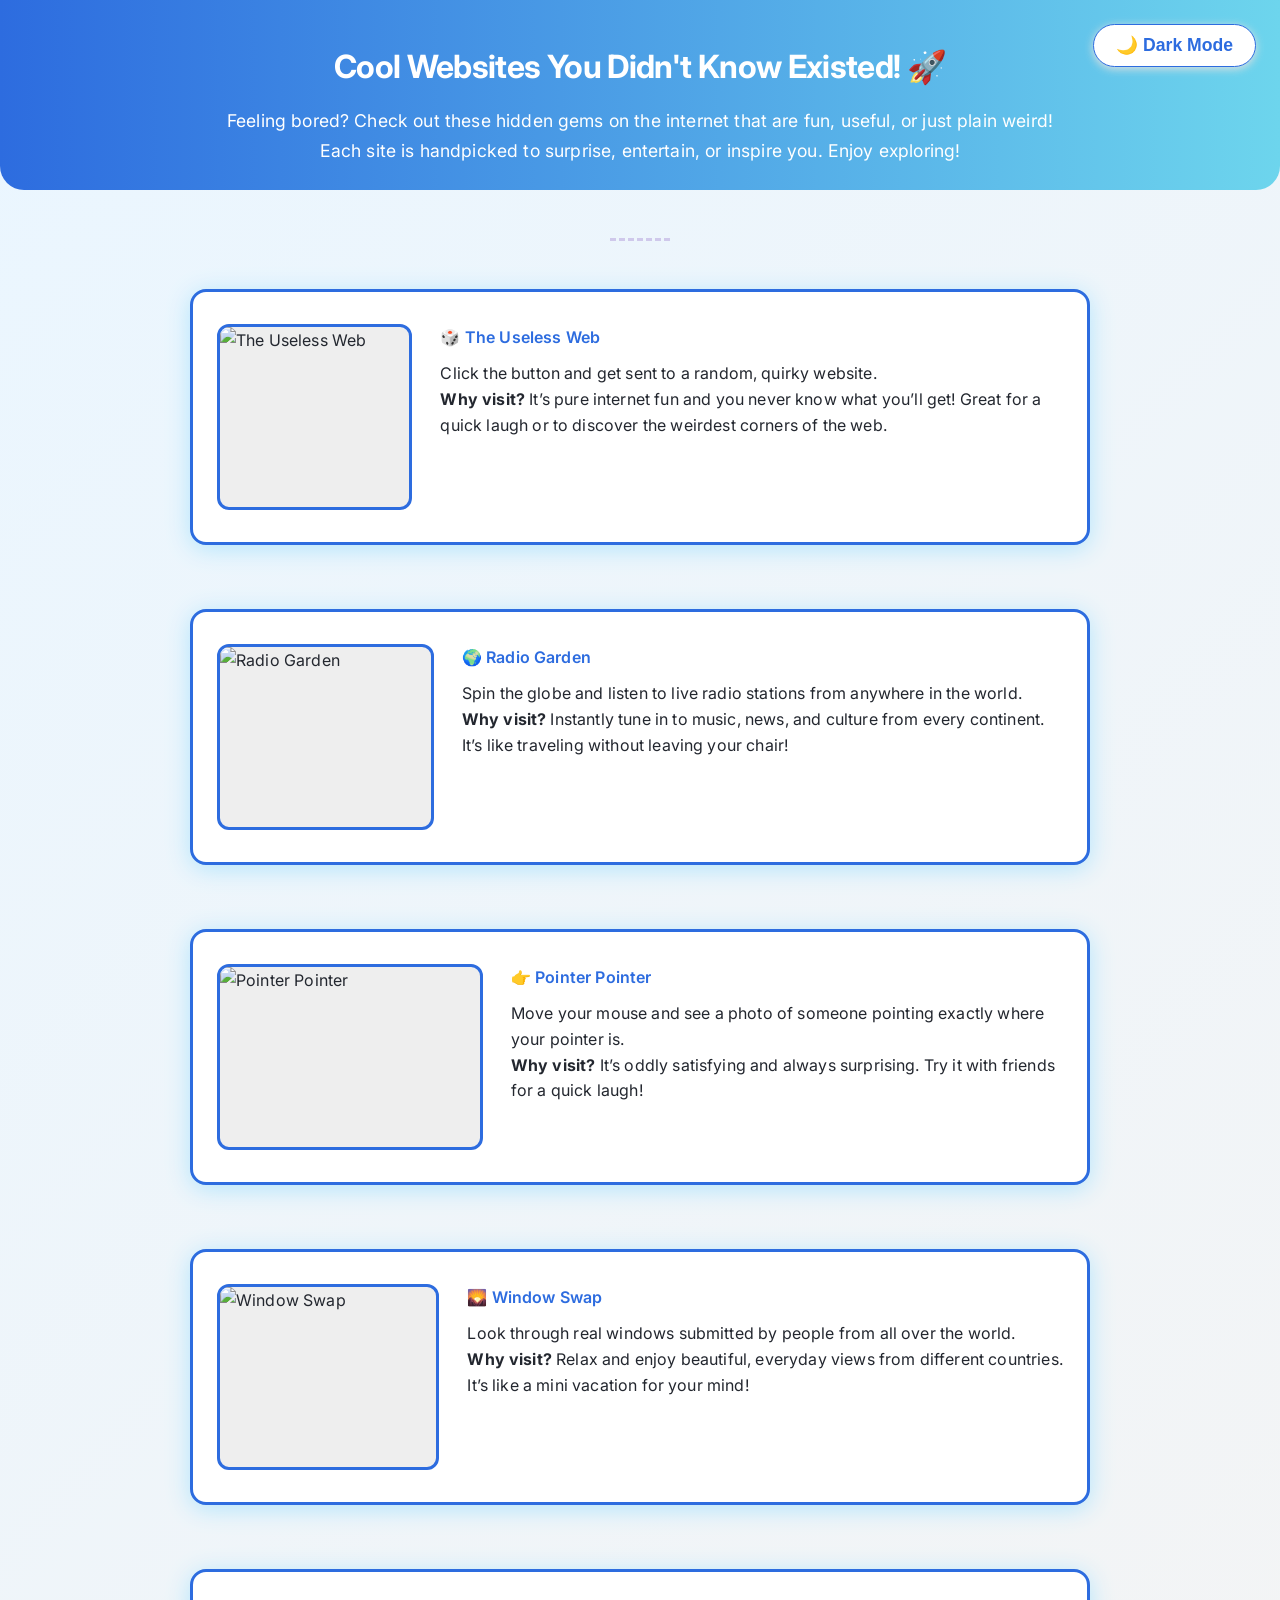
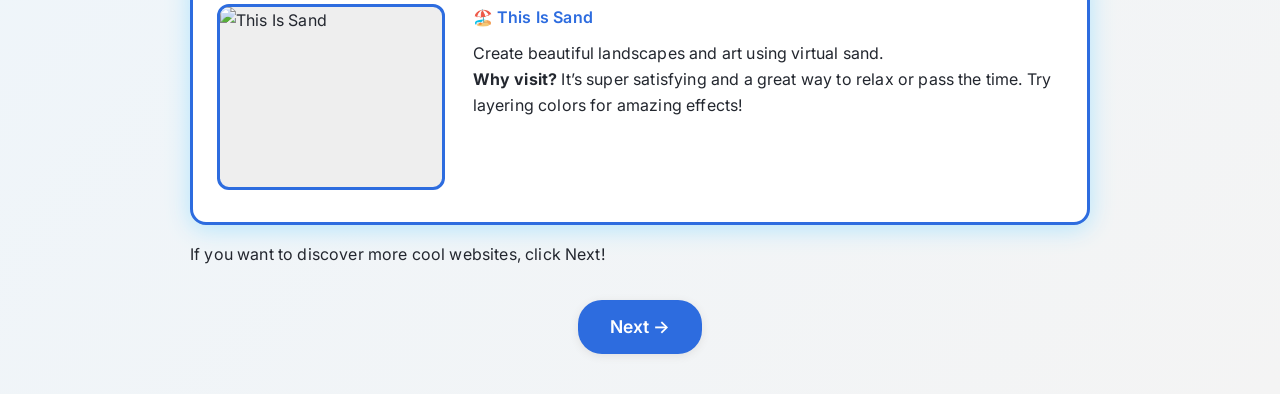
==== index.html @ aa1d11b3 "Initial upload of blog files Added all core files for the "Cool Websites You Didn’t Know Existed" bl" ====
<!DOCTYPE html>
<html lang="en">
<head>
    <meta charset="UTF-8">
    <meta name="viewport" content="width=device-width, initial-scale=1.0">
    <title>Cool Websites You Didn't Know Existed!</title>
    <meta name="description" content="Discover hidden, entertaining websites you probably didn't know existed. Explore unique, fun, and useful sites now!">
    <meta name="keywords" content="cool websites, hidden websites, fun websites, internet gems, unique websites">
    <meta name="author" content="Ayush">
    <link rel="stylesheet" href="style.css">
</head>
<body>
    <button id="darkModeToggle" aria-label="Toggle dark mode">🌙 Dark Mode</button>
    <header>
        <h1>Cool Websites You Didn't Know Existed! 🚀</h1>
        <p>Feeling bored? Check out these hidden gems on the internet that are fun, useful, or just plain weird!<br>
        Each site is handpicked to surprise, entertain, or inspire you. Enjoy exploring!</p>
    </header>
    <hr class="section-divider">

    <main>
        <section class="website-list">
            <article class="website-item">
                <img src="https://imgs.search.brave.com/sCFNuFi9WD7e9kS0zElB3rEfa8A2lP83tORAevQ61ZQ/rs:fit:500:0:1:0/g:ce/aHR0cHM6Ly9wbGF0/Zm9ybS50aGV2ZXJn/ZS5jb20vd3AtY29u/dGVudC91cGxvYWRz/L3NpdGVzLzIvY2hv/cnVzL3VwbG9hZHMv/Y2hvcnVzX2Fzc2V0/L2ZpbGUvMTQxMzcw/MzIvY2FwdHVyZV8y/OC4xNDE5OTc5MDE0/LnBuZz9xdWFsaXR5/PTkwJnN0cmlwPWFs/bCZjcm9wPTAuMDM5/MDAxNTYwMDYyMzk1/LDAsOTkuOTIxOTk2/ODc5ODc1LDEwMCZ3/PTI0MDA" alt="The Useless Web">
                <div>
                    <a href="https://theuselessweb.com/" target="_blank">🎲 The Useless Web</a>
                    <p>Click the button and get sent to a random, quirky website. <br>
                    <strong>Why visit?</strong> It’s pure internet fun and you never know what you’ll get! Great for a quick laugh or to discover the weirdest corners of the web.</p>
                </div>
            </article>
            <article class="website-item">
                <img src="https://imgs.search.brave.com/tOy6_gwJngHvWCNYe1Gm0xNxe3bPZuq5sd1zBU97iFw/rs:fit:500:0:1:0/g:ce/aHR0cHM6Ly9waC1m/aWxlcy5pbWdpeC5u/ZXQvNzQwM2E3YmIt/Mzc5YS00MjI0LWIy/NDQtMDhlODlhMjAw/OTdhLmpwZWc_YXV0/bz1jb21wcmVzcyZj/b2RlYz1tb3pqcGVn/JmNzPXN0cmlwJmF1/dG89Zm9ybWF0Jnc9/MzMwJmg9MjIwJmZp/dD1tYXgmZnJhbWU9/MQ" alt="Radio Garden">
                <div>
                    <a href="https://radio.garden/" target="_blank">🌍 Radio Garden</a>
                    <p>Spin the globe and listen to live radio stations from anywhere in the world.<br>
                    <strong>Why visit?</strong> Instantly tune in to music, news, and culture from every continent. It’s like traveling without leaving your chair!</p>
                </div>
            </article>
            <article class="website-item">
                <img src="https://imgs.search.brave.com/GZ37wSh3Spn3zTet6ujPAJ1kS2HgBwsL_IdvjZztfcs/rs:fit:500:0:1:0/g:ce/aHR0cHM6Ly90aHVt/YnMuZHJlYW1zdGlt/ZS5jb20vYi90ZWNo/bm9sb2d5LWNvbmNl/cHQtMjA5NTY4Mi5q/cGc" alt="Pointer Pointer">
                <div>
                    <a href="https://pointerpointer.com/" target="_blank">👉 Pointer Pointer</a>
                    <p>Move your mouse and see a photo of someone pointing exactly where your pointer is.<br>
                    <strong>Why visit?</strong> It’s oddly satisfying and always surprising. Try it with friends for a quick laugh!</p>
                </div>
            </article>
            <article class="website-item">
                <img src="https://imgs.search.brave.com/AdR7AcrKFcYfGwVTD5HxDs_raR2Ada8_Vzbv-_sszeQ/rs:fit:500:0:1:0/g:ce/aHR0cHM6Ly9pMC53/cC5jb20vd29uZGVy/b2Z0ZWNoLmNvbS93/cC1jb250ZW50L3Vw/bG9hZHMvMjAyMS8x/Mi9XaW5kb3ctU3dh/cC1Db2xsYWdlLW9m/LVZpZXdzLmpwZWc_/cmVzaXplPTYyNiwy/NTkmc3NsPTE" alt="Window Swap">
                <div>
                    <a href="https://www.window-swap.com/" target="_blank">🌄 Window Swap</a>
                    <p>Look through real windows submitted by people from all over the world.<br>
                    <strong>Why visit?</strong> Relax and enjoy beautiful, everyday views from different countries. It’s like a mini vacation for your mind!</p>
                </div>
            </article>
            <article class="website-item">
                <img src="https://imgs.search.brave.com/xjLRdybX7Ldj9VpWpStGEQLJz7RO-XR8i2C3rCaQ4DY/rs:fit:0:180:1:0/g:ce/aHR0cDovL2Rlc2ln/bndvcmtsaWZlLmNv/bS93cC1jb250ZW50/L3VwbG9hZHMvMjAw/OC8xMS90aGlzaXNz/YW5kXzAzLmpwZw" alt="This Is Sand">
                <div>
                    <a href="https://thisissand.com/" target="_blank">🏖️ This Is Sand</a>
                    <p>Create beautiful landscapes and art using virtual sand.<br>
                    <strong>Why visit?</strong> It’s super satisfying and a great way to relax or pass the time. Try layering colors for amazing effects!</p>
                </div>
            </article>
        </section>
        <div class="more-sites">
            <p>If you want to discover more cool websites, click Next!</p>
            <nav class="pagination">
                <a href="page2.html" class="pagination-btn">Next &rarr;</a>
            </nav>
        </div>
    </main>
    <script src="script.js"></script>
</body>
</html>
---- style.css ----
/* Import a modern font */
@import url('https://fonts.googleapis.com/css2?family=Inter:wght@400;600;700&display=swap');

body {
    font-family: 'Inter', Arial, sans-serif;
    color: #23272f;
    margin: 0;
    padding: 0;
    font-size: 1rem;
    line-height: 1.7;
    letter-spacing: 0.01em;
}

/* Gradient backgrounds for each theme */
body:not(.alt-theme):not(.third-theme) {
    background: linear-gradient(135deg, #eaf6ff 0%, #f4f4f4 100%);
}
body.alt-theme {
    background: linear-gradient(135deg, #e3f0ff 0%, #f4f4f4 100%);
}
body.third-theme {
    background: linear-gradient(135deg, #f3e7fa 0%, #f4f4f4 100%);
}
body.dark-mode, body.dark-mode.alt-theme, body.dark-mode.third-theme {
    background: #181a1b;
}

/* Header styles */
header {
    text-align: center;
    padding: 40px 0 24px 0;
    background: none;
}
body:not(.alt-theme):not(.third-theme) header {
    background: linear-gradient(90deg, #2d6cdf 0%, #6dd5ed 100%);
    color: #fff;
    border-radius: 0 0 24px 24px;
    margin-bottom: 48px;
}
body.alt-theme header {
    background: linear-gradient(90deg, #2193b0 0%, #6dd5ed 100%);
    color: #fff;
    border-radius: 0 0 24px 24px;
    margin-bottom: 48px;
}
body.third-theme header {
    background: linear-gradient(90deg, #a770ef 0%, #f6d365 100%);
    color: #23272f;
    border-radius: 0 0 24px 24px;
    margin-bottom: 48px;
}
body.dark-mode:not(.alt-theme):not(.third-theme) header,
body.dark-mode.alt-theme header,
body.dark-mode.third-theme header {
    background: #23272f;
    color: #f1f1f1;
}

/* Header text */
header h1 {
    margin: 0 0 12px 0;
    font-size: 2em;
    font-weight: 700;
    letter-spacing: -0.02em;
}
header p {
    margin: 0;
    font-size: 1.1em;
    font-weight: 400;
}

/* Section divider */
.section-divider {
    border: none;
    border-top: 3px dashed #b39ddb;
    width: 60px;
    margin: 32px auto 48px auto;
    opacity: 0.5;
}
body.alt-theme .section-divider {
    border-top: 3px dashed #2193b0;
}
body.third-theme .section-divider {
    border-top: 3px dashed #a770ef;
}

/* Main content */
main {
    max-width: 900px;
    margin: 0 auto;
    padding: 0 24px 40px 24px;
}

/* Website list and cards */
.website-list {
    display: flex;
    flex-direction: column;
    gap: 64px;
}
.website-item {
    display: flex;
    background: #fff;
    border-radius: 16px;
    box-shadow: 0 4px 24px #e0e0e0;
    align-items: flex-start;
    gap: 28px;
    animation: fadeInUp 0.7s;
    transition: box-shadow 0.2s, transform 0.2s, border-color 0.2s;
    border: 3px solid #e0e0e0;
    padding: 32px 24px;
}
.website-item:hover {
    box-shadow: 0 12px 36px #b3e5fc;
    transform: translateY(-8px) scale(1.025) rotate(-1deg);
    cursor: pointer;
}

/* Card and link colors for each theme */
body:not(.alt-theme):not(.third-theme) .website-item {
    border: 3px solid #2d6cdf;
    box-shadow: 0 4px 24px #b3e5fc;
}
body:not(.alt-theme):not(.third-theme) .website-item:hover {
    border-color: #6dd5ed;
    box-shadow: 0 8px 32px #b3e5fc;
}
body:not(.alt-theme):not(.third-theme) .website-item a {
    color: #2d6cdf;
}
body:not(.alt-theme):not(.third-theme) .website-item a:hover {
    color: #174ea6;
}

body.alt-theme .website-item {
    border: 3px solid #2193b0;
    box-shadow: 0 4px 24px #b3e0ff;
}
body.alt-theme .website-item:hover {
    border-color: #6dd5ed;
    box-shadow: 0 8px 32px #b3e0ff;
}
body.alt-theme .website-item a {
    color: #2193b0;
}
body.alt-theme .website-item a:hover {
    color: #174ea6;
}

body.third-theme .website-item {
    border: 3px solid #a770ef;
    box-shadow: 0 4px 24px #e1bee7;
}
body.third-theme .website-item:hover {
    border-color: #f6d365;
    box-shadow: 0 8px 32px #e1bee7;
}
body.third-theme .website-item a {
    color: #a770ef;
}
body.third-theme .website-item a:hover {
    color: #6d3792;
}

/* Dark mode for all themes */
body.dark-mode .website-item {
    background: #23272f;
    box-shadow: 0 2px 8px #1113;
}
body.dark-mode:not(.alt-theme):not(.third-theme) .website-item {
    border: 3px solid #2d6cdf;
}
body.dark-mode.alt-theme .website-item {
    border: 3px solid #2193b0;
}
body.dark-mode.third-theme .website-item {
    border: 3px solid #a770ef;
}
body.dark-mode .website-item a {
    color: #7abaff;
}
body.dark-mode.third-theme .website-item a {
    color: #d1aaff;
}

/* Website images with theme borders */
.website-item img {
    width: 320px;
    height: 180px;
    object-fit: cover;
    border-radius: 12px;
    background: #eee;
    transition: transform 0.2s, border-color 0.2s;
    border: 3px solid #e0e0e0;
}
body:not(.alt-theme):not(.third-theme) .website-item img {
    border: 3px solid #2d6cdf;
}
body.alt-theme .website-item img {
    border: 3px solid #2193b0;
}
body.third-theme .website-item img {
    border: 3px solid #a770ef;
}
body.dark-mode .website-item img {
    border: 3px solid #333;
}
body.dark-mode:not(.alt-theme):not(.third-theme) .website-item img {
    border: 3px solid #2d6cdf;
}
body.dark-mode.alt-theme .website-item img {
    border: 3px solid #2193b0;
}
body.dark-mode.third-theme .website-item img {
    border: 3px solid #a770ef;
}
.website-item img:hover {
    transform: scale(1.06) rotate(-1deg);
}

/* Website item text */
.website-item p {
    margin: 10px 0 0 0;
    font-size: 1em;
    line-height: 1.6;
    font-weight: 400;
}
.website-item a {
    font-weight: 600;
    font-size: 1em;
    text-decoration: none;
    transition: color 0.2s;
}

/* Pagination styles */
.pagination {
    display: flex;
    justify-content: center;
    margin: 32px 0 0 0;
}
.pagination-btn {
    display: inline-block;
    background: #2d6cdf;
    color: #fff;
    padding: 12px 32px;
    border-radius: 24px;
    font-size: 1.1em;
    font-weight: 600;
    text-decoration: none;
    transition: background 0.2s, color 0.2s;
    border: none;
    box-shadow: 0 2px 8px #e0e0e0;
    cursor: pointer;
    margin: 0 8px;
}
.pagination-btn:hover {
    background: #174ea6;
    color: #fff;
}
body.alt-theme .pagination-btn {
    background: #2193b0;
    color: #fff;
}
body.alt-theme .pagination-btn:hover {
    background: #6dd5ed;
    color: #23272f;
}
body.third-theme .pagination-btn {
    background: #a770ef;
    color: #fff;
}
body.third-theme .pagination-btn:hover {
    background: #f6d365;
    color: #23272f;
}
body.dark-mode .pagination-btn {
    background: #23272f;
    color: #7abaff;
}
body.dark-mode.third-theme .pagination-btn {
    background: #23272f;
    color: #d1aaff;
}
body.dark-mode.third-theme .pagination-btn:hover {
    background: #a770ef;
    color: #fff;
}
body.dark-mode.alt-theme .pagination-btn {
    background: #23272f;
    color: #7abaff;
}
body.dark-mode.alt-theme .pagination-btn:hover {
    background: #1976d2;
    color: #fff;
}

/* Dark mode toggle button */
#darkModeToggle {
    position: fixed;
    top: 24px;
    right: 24px;
    z-index: 100;
    background: #fff;
    color: #2d6cdf;
    border: 1px solid #2d6cdf;
    border-radius: 24px;
    padding: 10px 22px;
    font-size: 1.1em;
    font-weight: 600;
    cursor: pointer;
    transition: background 0.2s, color 0.2s;
    box-shadow: 0 2px 8px #e0e0e0;
}
#darkModeToggle:hover {
    background: #2d6cdf;
    color: #fff;
}
body.dark-mode #darkModeToggle {
    background: #23272f;
    color: #e0e0e0;
    border: 1px solid #444;
}

/* Outro section for last page */
.outro {
    margin: 48px auto 0 auto;
    max-width: 600px;
    background: #fff;
    border-radius: 16px;
    box-shadow: 0 2px 16px #e1bee7;
    padding: 32px 24px;
    text-align: center;
}
body.third-theme .outro {
    box-shadow: 0 2px 16px #a770ef;
}
body.dark-mode .outro {
    background: #23272f;
    color: #f1f1f1;
    box-shadow: 0 2px 16px #6d3792;
}

/* Animation for cards */
@keyframes fadeInUp {
    from {
        opacity: 0;
        transform: translateY(40px);
    }
    to {
        opacity: 1;
        transform: translateY(0);
    }
}

/* Responsive design */
@media (max-width: 700px) {
    main {
        padding: 0 8px;
    }
    .website-item {
        flex-direction: column;
        align-items: center;
        text-align: center;
        padding: 18px;
        gap: 16px;
    }
    .website-item img {
        width: 90vw;
        max-width: 320px;
        height: auto;
    }
    header {
        padding: 28px 8px 18px 8px;
    }
}

body.dark-mode,
body.dark-mode header,
body.dark-mode main,
body.dark-mode .website-list,
body.dark-mode .more-sites,
body.dark-mode .pagination,
body.dark-mode .section-divider {
    color: #f1f1f1 !important;
}

body.dark-mode {
    color: #f1f1f1;
}

/* DARK MODE FOR PAGE 1 (default) */
body.dark-mode:not(.alt-theme):not(.third-theme) {
    background: #181a1b;
    color: #f1f1f1;
}
body.dark-mode:not(.alt-theme):not(.third-theme) header {
    background: #23272f;
    color: #f1f1f1;
}
body.dark-mode:not(.alt-theme):not(.third-theme) .website-item {
    background: #23272f;
    border: 3px solid #2d6cdf;
    color: #f1f1f1;
}
body.dark-mode:not(.alt-theme):not(.third-theme) .website-item a {
    color: #7abaff;
}
body.dark-mode:not(.alt-theme):not(.third-theme) .pagination-btn {
    background: #23272f;
    color: #7abaff;
}
body.dark-mode:not(.alt-theme):not(.third-theme) .pagination-btn:hover {
    background: #2d6cdf;
    color: #fff;
}

/* DARK MODE FOR PAGE 3 (third-theme) */
body.dark-mode.third-theme {
    background: #181a1b;
    color: #f1f1f1;
}
body.dark-mode.third-theme header {
    background: #23272f;
    color: #f1f1f1;
}
body.dark-mode.third-theme .website-item {
    background: #23272f;
    border: 3px solid #a770ef;
    color: #f1f1f1;
}
body.dark-mode.third-theme .website-item a {
    color: #d1aaff;
}
body.dark-mode.third-theme .pagination-btn {
    background: #23272f;
    color: #d1aaff;
}
body.dark-mode.third-theme .pagination-btn:hover {
    background: #a770ef;
    color: #fff;
}
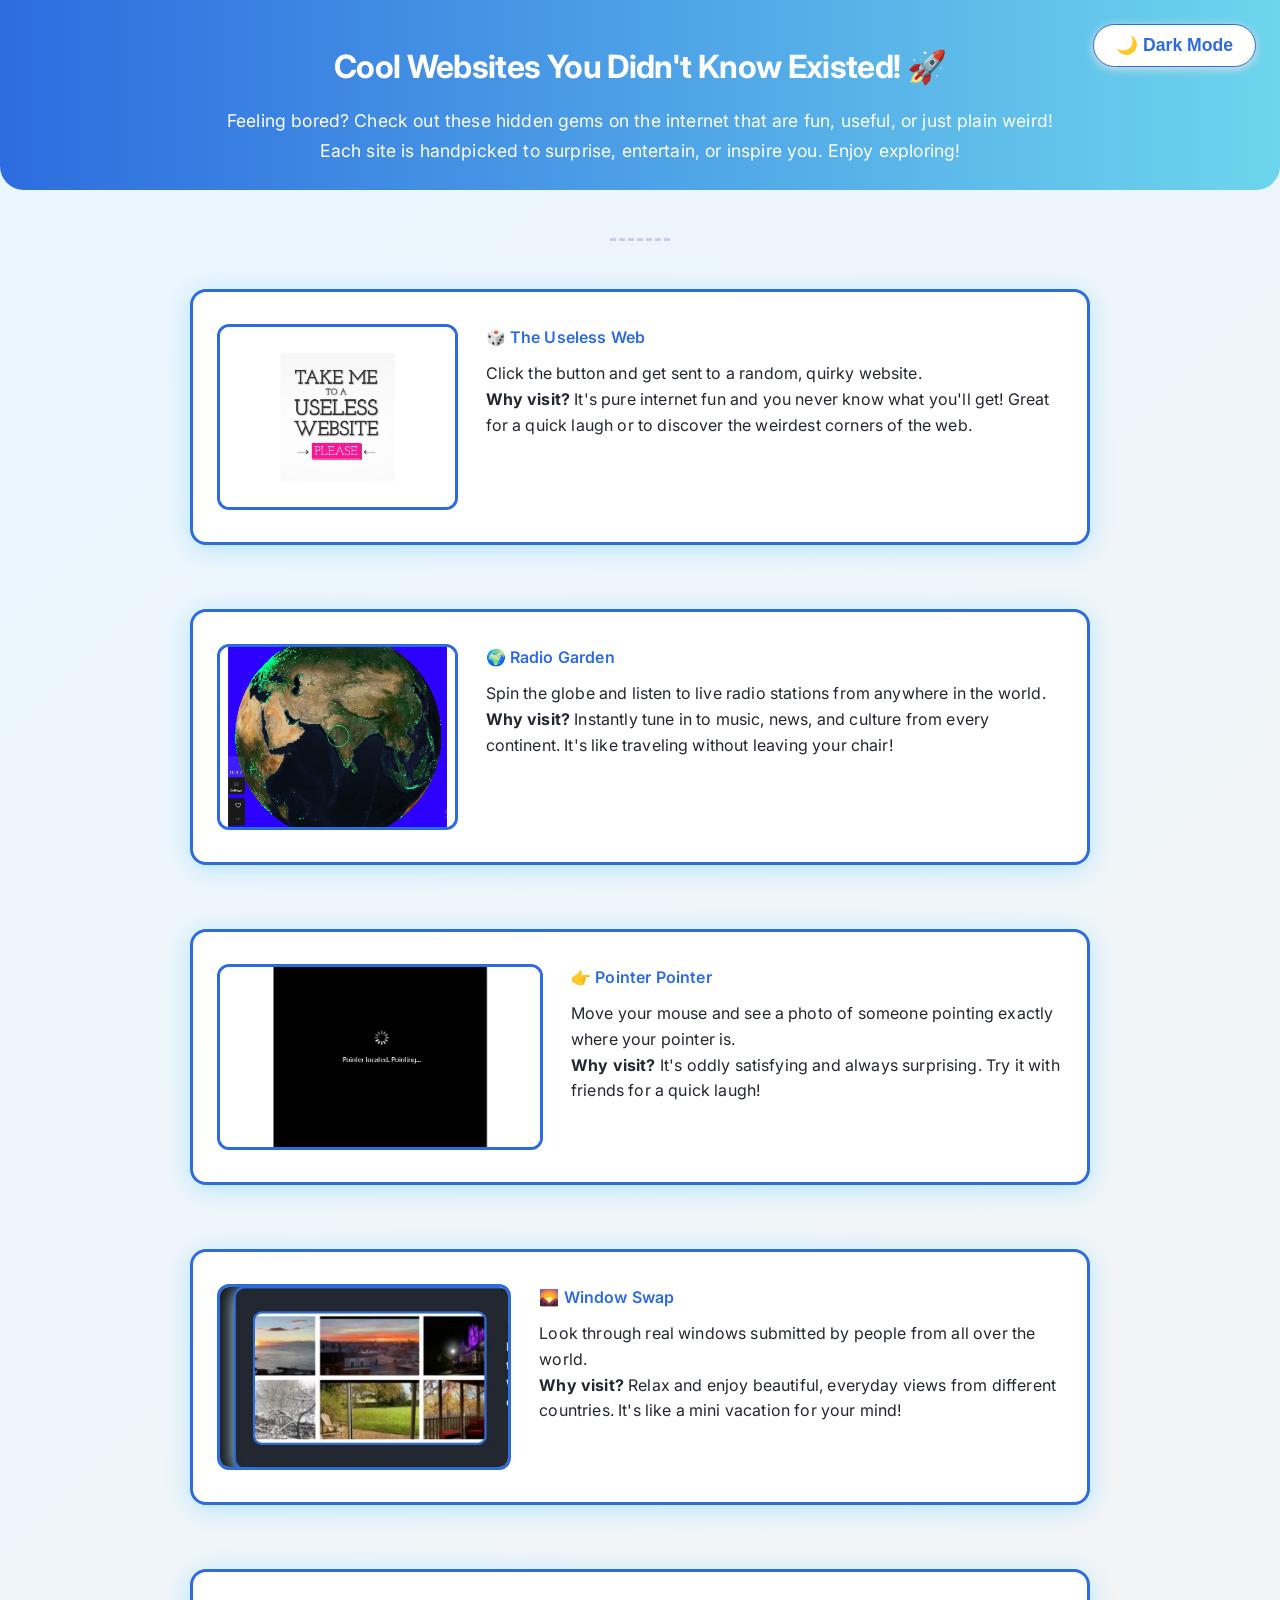
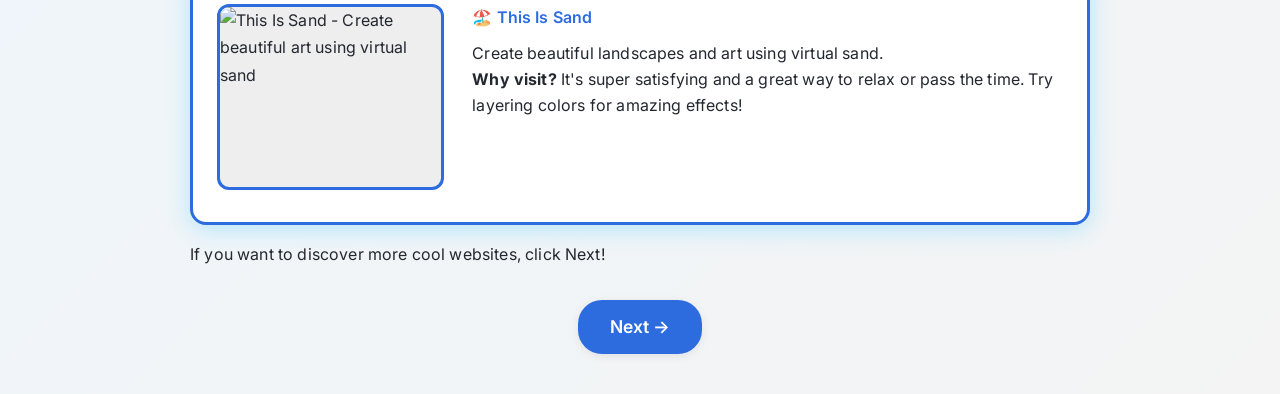
==== commit 2a33bce3: "Enhance SEO and content structure in index.html Updated SEO meta tags, added Open Graph and Twitter " ====
--- a/index.html
+++ b/index.html
@@ -1,63 +1,116 @@
 <!DOCTYPE html>
 <html lang="en">
+
 <head>
     <meta charset="UTF-8">
     <meta name="viewport" content="width=device-width, initial-scale=1.0">
-    <title>Cool Websites You Didn't Know Existed!</title>
-    <meta name="description" content="Discover hidden, entertaining websites you probably didn't know existed. Explore unique, fun, and useful sites now!">
-    <meta name="keywords" content="cool websites, hidden websites, fun websites, internet gems, unique websites">
+    <title>Cool Websites You Didn't Know Existed! 🚀</title>
+
+    <!-- SEO Meta Tags -->
+    <meta name="description"
+        content="Discover the most unique, fun, and hidden websites on the internet. From random quirky sites to relaxing windows of the world — explore handpicked internet gems!">
+    <meta name="keywords"
+        content="cool websites, hidden websites, fun websites, internet gems, unique websites, bored websites, useless web, radio garden, window swap">
     <meta name="author" content="Ayush">
+    <meta name="robots" content="index, follow">
+
+    <!-- Open Graph -->
+    <meta property="og:title" content="Cool Websites You Didn't Know Existed! 🚀">
+    <meta property="og:description"
+        content="Discover the most unique, fun, and hidden websites on the internet. Handpicked gems to surprise, entertain, and inspire you!">
+    <meta property="og:type" content="website">
+    <meta property="og:url" content="https://ayushsingh7225.github.io/cool-websites-blog/">
+    <meta property="og:image" content="https://images.unsplash.com/photo-1519389950473-47ba0277781c?w=1200&q=80">
+
+    <!-- Twitter Card -->
+    <meta name="twitter:card" content="summary_large_image">
+    <meta name="twitter:title" content="Cool Websites You Didn't Know Existed!">
+    <meta name="twitter:description" content="Handpicked fun and unique websites to explore when you're bored!">
+    <meta name="twitter:image" content="https://images.unsplash.com/photo-1519389950473-47ba0277781c?w=1200&q=80">
+
+    <!-- Favicon -->
+    <link rel="icon" href="https://cdn-icons-png.flaticon.com/512/1006/1006771.png" type="image/png">
+
+    <!-- JSON-LD Structured Data -->
+    <script type="application/ld+json">
+    {
+      "@context": "https://schema.org",
+      "@type": "WebPage",
+      "name": "Cool Websites You Didn't Know Existed",
+      "description": "A curated list of the most unique and fun hidden websites on the internet.",
+      "author": { "@type": "Person", "name": "Ayush" },
+      "url": "https://ayushsingh7225.github.io/cool-websites-blog/"
+    }
+    </script>
+
     <link rel="stylesheet" href="style.css">
 </head>
+
 <body>
     <button id="darkModeToggle" aria-label="Toggle dark mode">🌙 Dark Mode</button>
     <header>
         <h1>Cool Websites You Didn't Know Existed! 🚀</h1>
         <p>Feeling bored? Check out these hidden gems on the internet that are fun, useful, or just plain weird!<br>
-        Each site is handpicked to surprise, entertain, or inspire you. Enjoy exploring!</p>
+            Each site is handpicked to surprise, entertain, or inspire you. Enjoy exploring!</p>
     </header>
     <hr class="section-divider">
 
     <main>
         <section class="website-list">
             <article class="website-item">
-                <img src="https://imgs.search.brave.com/sCFNuFi9WD7e9kS0zElB3rEfa8A2lP83tORAevQ61ZQ/rs:fit:500:0:1:0/g:ce/aHR0cHM6Ly9wbGF0/Zm9ybS50aGV2ZXJn/ZS5jb20vd3AtY29u/dGVudC91cGxvYWRz/L3NpdGVzLzIvY2hv/cnVzL3VwbG9hZHMv/Y2hvcnVzX2Fzc2V0/L2ZpbGUvMTQxMzcw/MzIvY2FwdHVyZV8y/OC4xNDE5OTc5MDE0/LnBuZz9xdWFsaXR5/PTkwJnN0cmlwPWFs/bCZjcm9wPTAuMDM5/MDAxNTYwMDYyMzk1/LDAsOTkuOTIxOTk2/ODc5ODc1LDEwMCZ3/PTI0MDA" alt="The Useless Web">
+                <img src="images/theuselessweb.jpg" loading="lazy">
                 <div>
-                    <a href="https://theuselessweb.com/" target="_blank">🎲 The Useless Web</a>
-                    <p>Click the button and get sent to a random, quirky website. <br>
-                    <strong>Why visit?</strong> It’s pure internet fun and you never know what you’ll get! Great for a quick laugh or to discover the weirdest corners of the web.</p>
+                    <a href="https://theuselessweb.com/" target="_blank" rel="noopener noreferrer">🎲 The Useless
+                        Web</a>
+                    <p>Click the button and get sent to a random, quirky website.<br>
+                        <strong>Why visit?</strong> It's pure internet fun and you never know what you'll get! Great for
+                        a quick laugh or to discover the weirdest corners of the web.
+                    </p>
                 </div>
             </article>
             <article class="website-item">
-                <img src="https://imgs.search.brave.com/tOy6_gwJngHvWCNYe1Gm0xNxe3bPZuq5sd1zBU97iFw/rs:fit:500:0:1:0/g:ce/aHR0cHM6Ly9waC1m/aWxlcy5pbWdpeC5u/ZXQvNzQwM2E3YmIt/Mzc5YS00MjI0LWIy/NDQtMDhlODlhMjAw/OTdhLmpwZWc_YXV0/bz1jb21wcmVzcyZj/b2RlYz1tb3pqcGVn/JmNzPXN0cmlwJmF1/dG89Zm9ybWF0Jnc9/MzMwJmg9MjIwJmZp/dD1tYXgmZnJhbWU9/MQ" alt="Radio Garden">
+                <img src="images/radiogarden.jpg"
+                    alt="You can listen to the radio of anywhere in the world by some clicks!" loading="lazy">
                 <div>
-                    <a href="https://radio.garden/" target="_blank">🌍 Radio Garden</a>
+                    <a href="https://radio.garden/" target="_blank" rel="noopener noreferrer">🌍 Radio Garden</a>
                     <p>Spin the globe and listen to live radio stations from anywhere in the world.<br>
-                    <strong>Why visit?</strong> Instantly tune in to music, news, and culture from every continent. It’s like traveling without leaving your chair!</p>
+                        <strong>Why visit?</strong> Instantly tune in to music, news, and culture from every continent.
+                        It's like traveling without leaving your chair!
+                    </p>
                 </div>
             </article>
             <article class="website-item">
-                <img src="https://imgs.search.brave.com/GZ37wSh3Spn3zTet6ujPAJ1kS2HgBwsL_IdvjZztfcs/rs:fit:500:0:1:0/g:ce/aHR0cHM6Ly90aHVt/YnMuZHJlYW1zdGlt/ZS5jb20vYi90ZWNo/bm9sb2d5LWNvbmNl/cHQtMjA5NTY4Mi5q/cGc" alt="Pointer Pointer">
+                <img src="images/pointerpointer.jpg"
+                    alt="Pointer Pointer - A photo of someone pointing at your cursor" loading="lazy">
                 <div>
-                    <a href="https://pointerpointer.com/" target="_blank">👉 Pointer Pointer</a>
+                    <a href="https://pointerpointer.com/" target="_blank" rel="noopener noreferrer">👉 Pointer
+                        Pointer</a>
                     <p>Move your mouse and see a photo of someone pointing exactly where your pointer is.<br>
-                    <strong>Why visit?</strong> It’s oddly satisfying and always surprising. Try it with friends for a quick laugh!</p>
+                        <strong>Why visit?</strong> It's oddly satisfying and always surprising. Try it with friends for
+                        a quick laugh!
+                    </p>
                 </div>
             </article>
             <article class="website-item">
-                <img src="https://imgs.search.brave.com/AdR7AcrKFcYfGwVTD5HxDs_raR2Ada8_Vzbv-_sszeQ/rs:fit:500:0:1:0/g:ce/aHR0cHM6Ly9pMC53/cC5jb20vd29uZGVy/b2Z0ZWNoLmNvbS93/cC1jb250ZW50L3Vw/bG9hZHMvMjAyMS8x/Mi9XaW5kb3ctU3dh/cC1Db2xsYWdlLW9m/LVZpZXdzLmpwZWc_/cmVzaXplPTYyNiwy/NTkmc3NsPTE" alt="Window Swap">
+                <img src="images/window-swap-preview.jpg"
+                    alt="Window Swap - Look through real windows from around the world" loading="lazy">
                 <div>
-                    <a href="https://www.window-swap.com/" target="_blank">🌄 Window Swap</a>
+                    <a href="https://www.window-swap.com/" target="_blank" rel="noopener noreferrer">🌄 Window Swap</a>
                     <p>Look through real windows submitted by people from all over the world.<br>
-                    <strong>Why visit?</strong> Relax and enjoy beautiful, everyday views from different countries. It’s like a mini vacation for your mind!</p>
+                        <strong>Why visit?</strong> Relax and enjoy beautiful, everyday views from different countries.
+                        It's like a mini vacation for your mind!
+                    </p>
                 </div>
             </article>
             <article class="website-item">
-                <img src="https://imgs.search.brave.com/xjLRdybX7Ldj9VpWpStGEQLJz7RO-XR8i2C3rCaQ4DY/rs:fit:0:180:1:0/g:ce/aHR0cDovL2Rlc2ln/bndvcmtsaWZlLmNv/bS93cC1jb250ZW50/L3VwbG9hZHMvMjAw/OC8xMS90aGlzaXNz/YW5kXzAzLmpwZw" alt="This Is Sand">
+                <img src="https://imgs.search.brave.com/xjLRdybX7Ldj9VpWpStGEQLJz7RO-XR8i2C3rCaQ4DY/rs:fit:0:180:1:0/g:ce/aHR0cDovL2Rlc2ln/bndvcmtsaWZlLmNv/bS93cC1jb250ZW50/L3VwbG9hZHMvMjAw/OC8xMS90aGlzaXNz/YW5kXzAzLmpwZw"
+                    alt="This Is Sand - Create beautiful art using virtual sand" loading="lazy">
                 <div>
-                    <a href="https://thisissand.com/" target="_blank">🏖️ This Is Sand</a>
+                    <a href="https://thisissand.com/" target="_blank" rel="noopener noreferrer">🏖️ This Is Sand</a>
                     <p>Create beautiful landscapes and art using virtual sand.<br>
-                    <strong>Why visit?</strong> It’s super satisfying and a great way to relax or pass the time. Try layering colors for amazing effects!</p>
+                        <strong>Why visit?</strong> It's super satisfying and a great way to relax or pass the time. Try
+                        layering colors for amazing effects!
+                    </p>
                 </div>
             </article>
         </section>
@@ -70,4 +123,5 @@
     </main>
     <script src="script.js"></script>
 </body>
-</html>+
+</html>
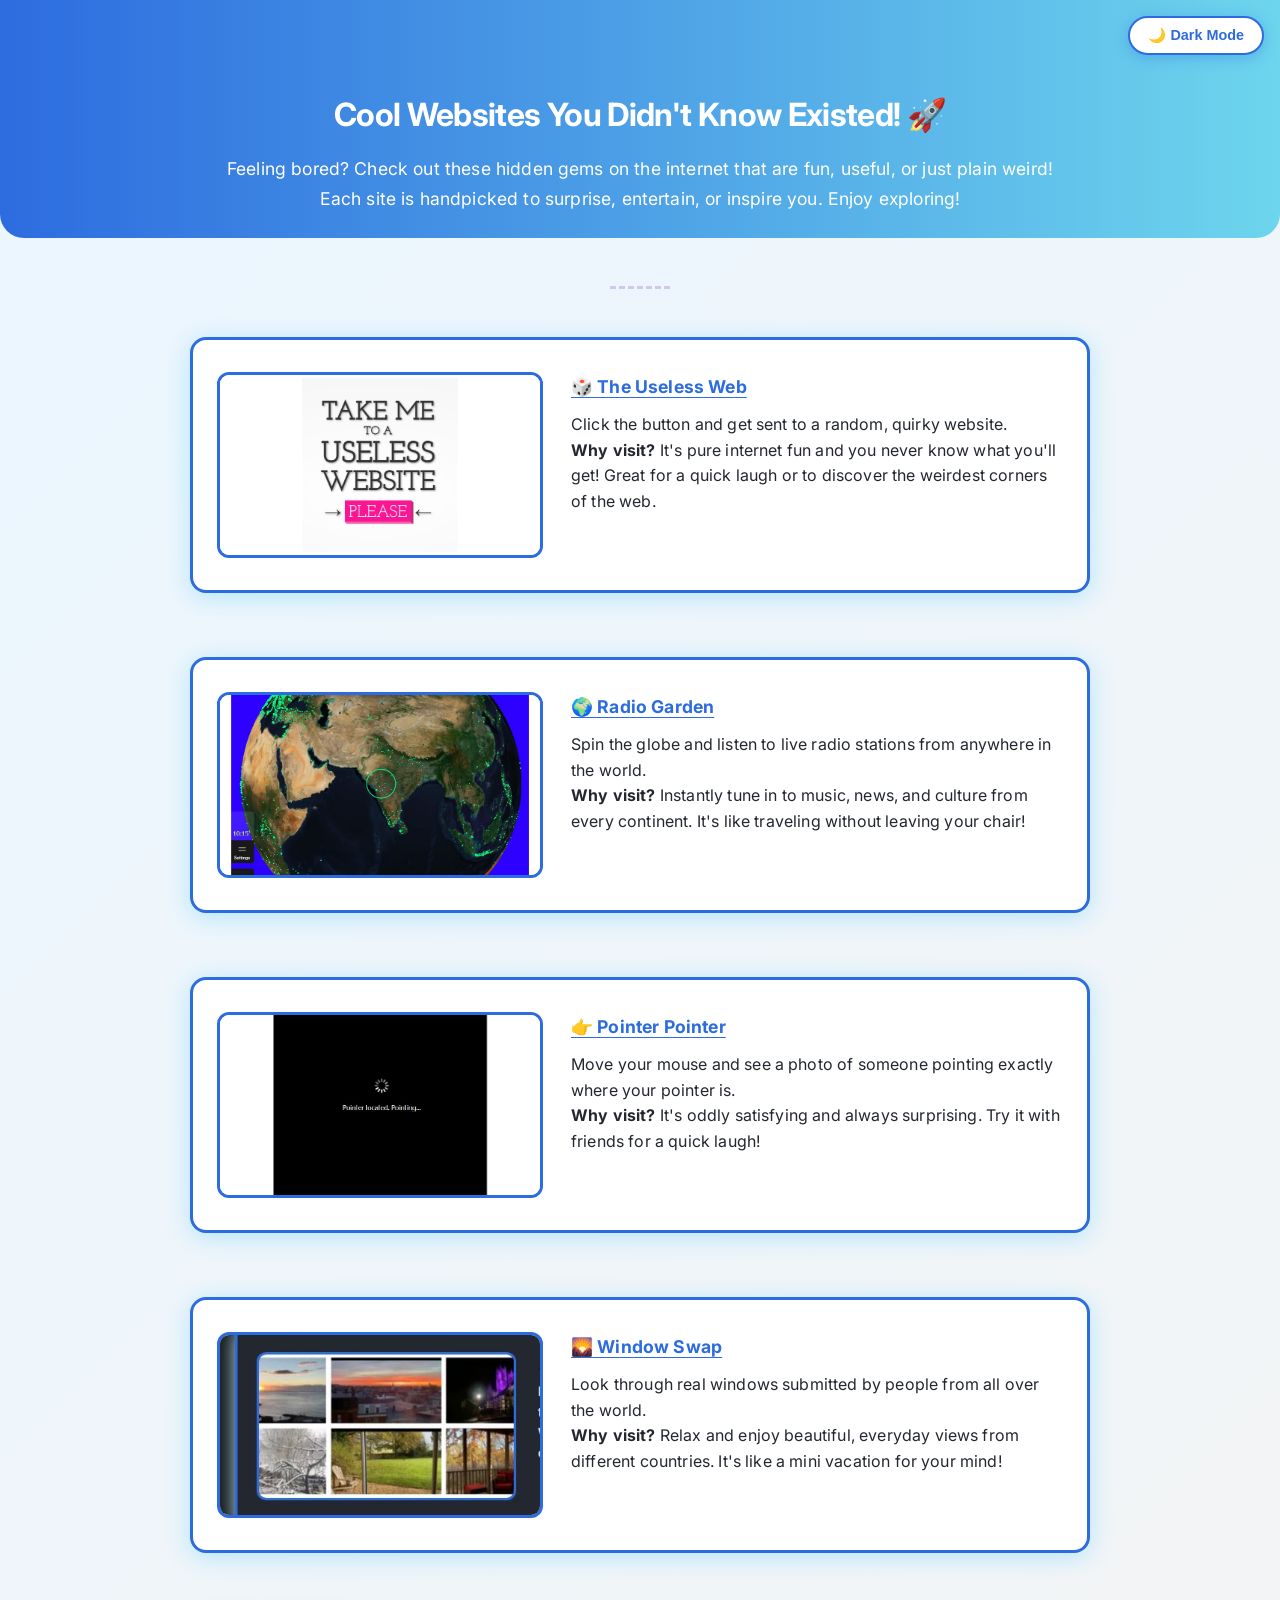
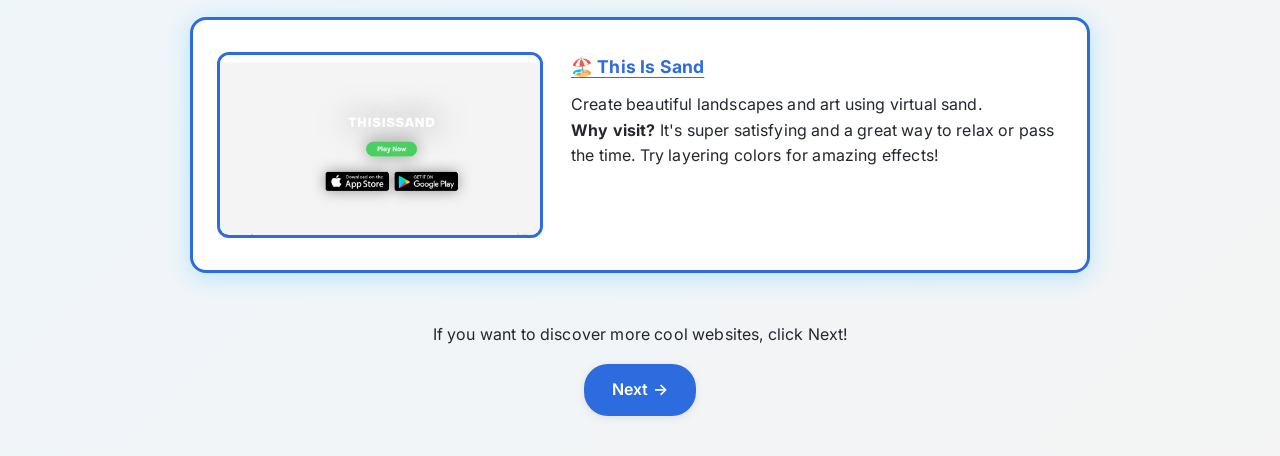
==== commit 3e8344fb: "Fix HTML entity encoding in index.html" ====
--- a/index.html
+++ b/index.html
@@ -103,7 +103,7 @@
                 </div>
             </article>
             <article class="website-item">
-                <img src="https://imgs.search.brave.com/xjLRdybX7Ldj9VpWpStGEQLJz7RO-XR8i2C3rCaQ4DY/rs:fit:0:180:1:0/g:ce/aHR0cDovL2Rlc2ln/bndvcmtsaWZlLmNv/bS93cC1jb250ZW50/L3VwbG9hZHMvMjAw/OC8xMS90aGlzaXNz/YW5kXzAzLmpwZw"
+                <img src="images/thisissand.jpg"
                     alt="This Is Sand - Create beautiful art using virtual sand" loading="lazy">
                 <div>
                     <a href="https://thisissand.com/" target="_blank" rel="noopener noreferrer">🏖️ This Is Sand</a>
--- a/style.css
+++ b/style.css
@@ -28,7 +28,7 @@
 /* Header styles */
 header {
     text-align: center;
-    padding: 40px 0 24px 0;
+    padding: 40px 16px 24px 16px;
     background: none;
 }
 body:not(.alt-theme):not(.third-theme) header {
@@ -62,6 +62,7 @@
     font-size: 2em;
     font-weight: 700;
     letter-spacing: -0.02em;
+    padding-top: 48px;
 }
 header p {
     margin: 0;
@@ -108,11 +109,22 @@
     transition: box-shadow 0.2s, transform 0.2s, border-color 0.2s;
     border: 3px solid #e0e0e0;
     padding: 32px 24px;
-}
+    -webkit-tap-highlight-color: transparent;
+    touch-action: manipulation;
+}
+
+/* REMOVED cursor: pointer from .website-item:hover
+   Reason: the whole card is NOT a link. Only the <a> tag should show pointer.
+   Having cursor:pointer on the card confused users into clicking anywhere. */
 .website-item:hover {
     box-shadow: 0 12px 36px #b3e5fc;
     transform: translateY(-8px) scale(1.025) rotate(-1deg);
-    cursor: pointer;
+}
+
+.website-item:active {
+    transform: scale(0.97);
+    box-shadow: 0 2px 10px #b3e5fc;
+    transition: transform 0.1s, box-shadow 0.1s;
 }
 
 /* Card and link colors for each theme */
@@ -191,6 +203,7 @@
     background: #eee;
     transition: transform 0.2s, border-color 0.2s;
     border: 3px solid #e0e0e0;
+    min-width: 320px;
 }
 body:not(.alt-theme):not(.third-theme) .website-item img {
     border: 3px solid #2d6cdf;
@@ -224,37 +237,59 @@
     line-height: 1.6;
     font-weight: 400;
 }
+
+/* FIX: Links are now underlined and sit above the card's transform layer.
+   z-index: 2 is needed because CSS `transform` on the parent card creates
+   a new stacking context, which can bury child elements under invisible layers.
+   Without z-index on the <a>, clicks sometimes hit the card layer, not the link. */
 .website-item a {
-    font-weight: 600;
-    font-size: 1em;
-    text-decoration: none;
+    font-weight: 700;
+    font-size: 1.1em;
+    text-decoration: underline;
+    text-underline-offset: 4px;
     transition: color 0.2s;
+    cursor: pointer;
+    position: relative;
+    z-index: 2;
+    display: inline-block;
 }
 
 /* Pagination styles */
+.more-sites {
+    text-align: center;
+    margin-top: 48px;
+}
 .pagination {
     display: flex;
     justify-content: center;
-    margin: 32px 0 0 0;
+    gap: 12px;
+    margin: 16px 0 0 0;
+    flex-wrap: wrap;
 }
 .pagination-btn {
     display: inline-block;
     background: #2d6cdf;
     color: #fff;
-    padding: 12px 32px;
+    padding: 12px 28px;
     border-radius: 24px;
-    font-size: 1.1em;
+    font-size: 1em;
     font-weight: 600;
     text-decoration: none;
-    transition: background 0.2s, color 0.2s;
+    transition: background 0.2s, color 0.2s, transform 0.15s;
     border: none;
     box-shadow: 0 2px 8px #e0e0e0;
     cursor: pointer;
-    margin: 0 8px;
+    -webkit-tap-highlight-color: transparent;
+    position: relative;
+    z-index: 2;
 }
 .pagination-btn:hover {
     background: #174ea6;
     color: #fff;
+    transform: translateY(-2px);
+}
+.pagination-btn:active {
+    transform: scale(0.95);
 }
 body.alt-theme .pagination-btn {
     background: #2193b0;
@@ -275,10 +310,12 @@
 body.dark-mode .pagination-btn {
     background: #23272f;
     color: #7abaff;
+    border: 1px solid #7abaff;
 }
 body.dark-mode.third-theme .pagination-btn {
     background: #23272f;
     color: #d1aaff;
+    border: 1px solid #d1aaff;
 }
 body.dark-mode.third-theme .pagination-btn:hover {
     background: #a770ef;
@@ -287,37 +324,48 @@
 body.dark-mode.alt-theme .pagination-btn {
     background: #23272f;
     color: #7abaff;
+    border: 1px solid #7abaff;
 }
 body.dark-mode.alt-theme .pagination-btn:hover {
     background: #1976d2;
     color: #fff;
 }
 
-/* Dark mode toggle button */
 #darkModeToggle {
     position: fixed;
-    top: 24px;
-    right: 24px;
-    z-index: 100;
+    top: 16px;
+    right: 16px;
+    z-index: 1000;
     background: #fff;
     color: #2d6cdf;
-    border: 1px solid #2d6cdf;
+    border: 2px solid #2d6cdf;
     border-radius: 24px;
-    padding: 10px 22px;
-    font-size: 1.1em;
-    font-weight: 600;
+    padding: 9px 18px;
+    font-size: 0.9rem;
+    font-weight: 700;
     cursor: pointer;
-    transition: background 0.2s, color 0.2s;
-    box-shadow: 0 2px 8px #e0e0e0;
+    transition: background 0.2s, color 0.2s, box-shadow 0.2s;
+    box-shadow: 0 3px 14px rgba(45,108,223,0.35);
+    animation: pulse-glow 2.5s infinite;
+    white-space: nowrap;
+    -webkit-tap-highlight-color: transparent;
+}
+
+@keyframes pulse-glow {
+    0%, 100% { box-shadow: 0 3px 14px rgba(45,108,223,0.35); }
+    50% { box-shadow: 0 3px 22px rgba(45,108,223,0.75); }
 }
 #darkModeToggle:hover {
     background: #2d6cdf;
     color: #fff;
 }
+#darkModeToggle:active {
+    transform: scale(0.93);
+}
 body.dark-mode #darkModeToggle {
     background: #23272f;
     color: #e0e0e0;
-    border: 1px solid #444;
+    border: 1.5px solid #444;
 }
 
 /* Outro section for last page */
@@ -351,27 +399,56 @@
     }
 }
 
-/* Responsive design */
+/* ============================================
+   RESPONSIVE DESIGN — MOBILE OPTIMIZED
+   ============================================ */
 @media (max-width: 700px) {
     main {
-        padding: 0 8px;
+        padding: 0 12px 32px 12px;
+    }
+    .website-list {
+        gap: 32px;
     }
     .website-item {
         flex-direction: column;
         align-items: center;
         text-align: center;
-        padding: 18px;
+        padding: 18px 14px;
         gap: 16px;
     }
     .website-item img {
-        width: 90vw;
-        max-width: 320px;
-        height: auto;
+        width: 100%;
+        min-width: unset;
+        max-width: 100%;
+        height: 180px;
+        object-fit: cover;
     }
     header {
-        padding: 28px 8px 18px 8px;
-    }
-}
+        padding: 16px 16px 20px 16px;
+    }
+    header h1 {
+        font-size: 1.4em;
+        padding-top: 52px;
+    }
+    header p {
+        font-size: 0.97em;
+    }
+    #darkModeToggle {
+        top: 12px;
+        right: 12px;
+        padding: 6px 12px;
+        font-size: 0.78rem;
+    }
+    .pagination {
+        flex-direction: column;
+        align-items: center;
+    }
+    .pagination-btn {
+        width: 80%;
+        text-align: center;
+    }
+}
+
 
 body.dark-mode,
 body.dark-mode header,
@@ -437,4 +514,4 @@
 body.dark-mode.third-theme .pagination-btn:hover {
     background: #a770ef;
     color: #fff;
-}+}
